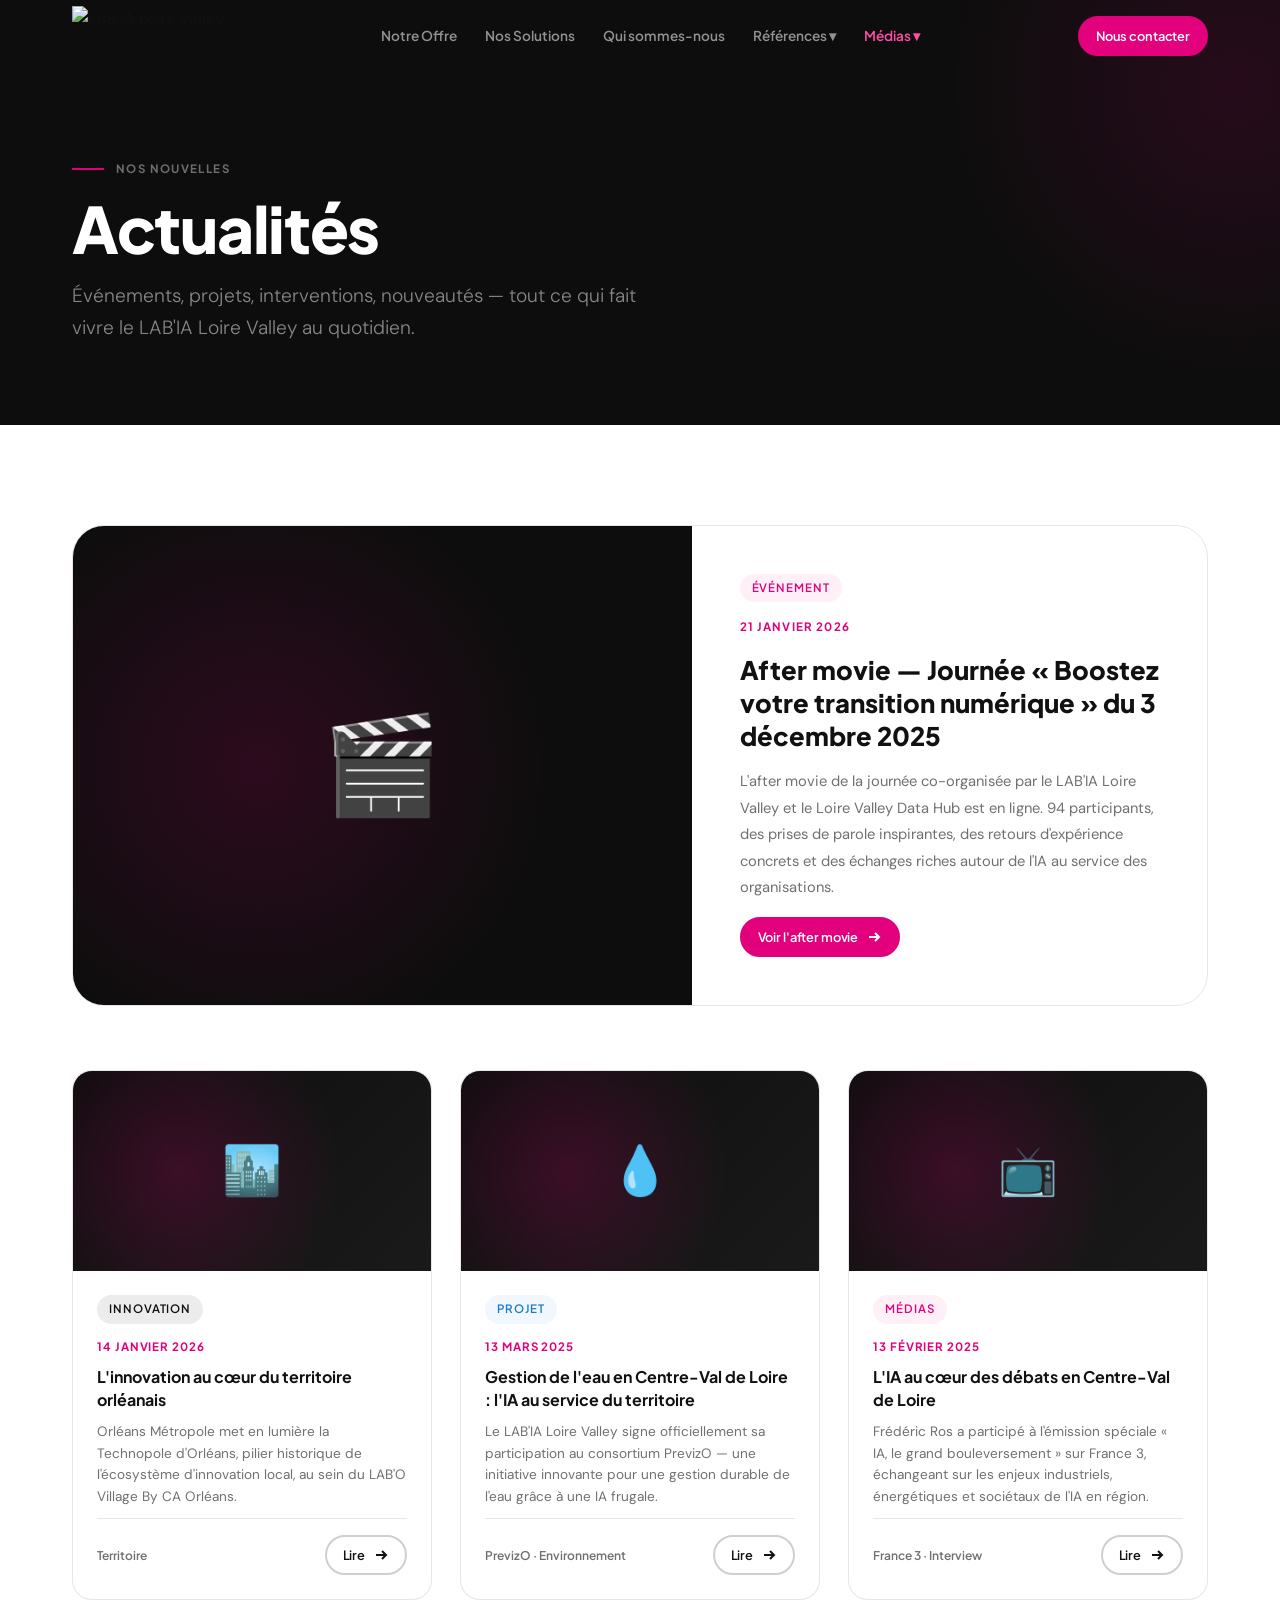
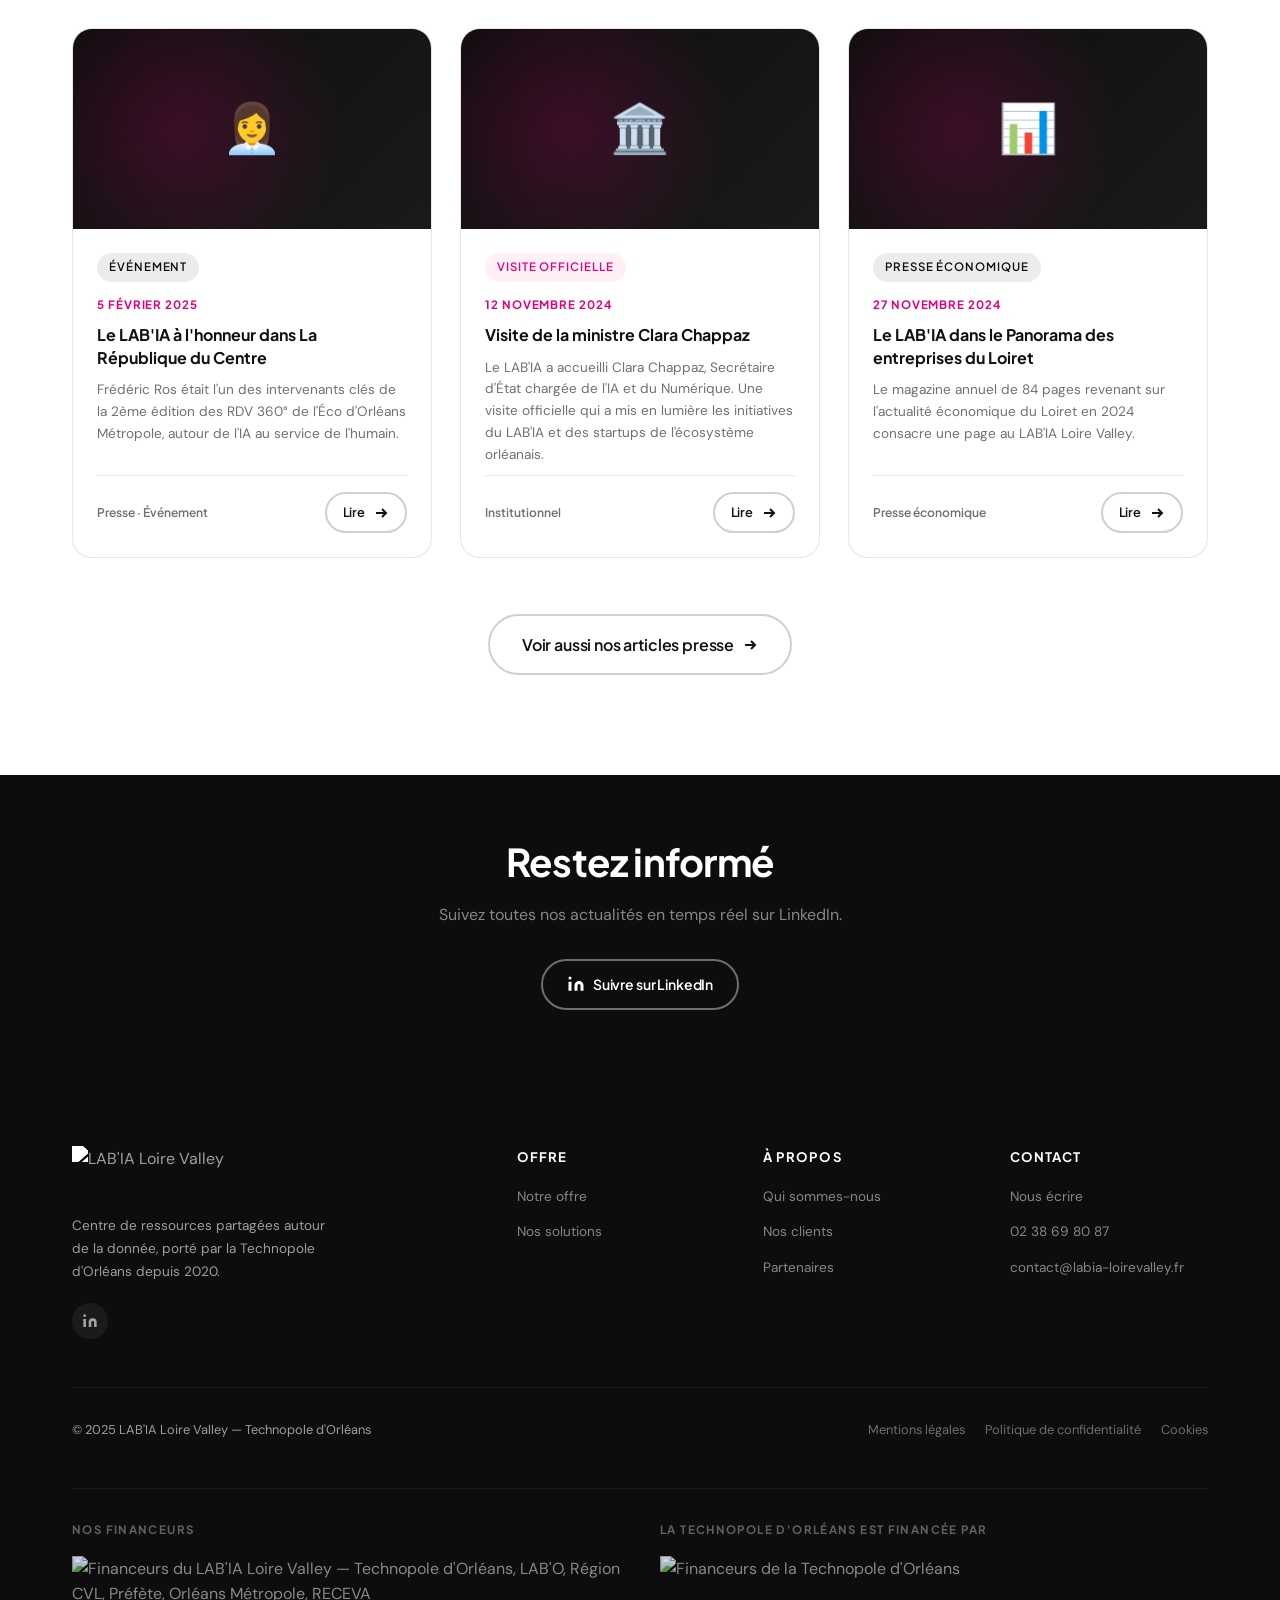
==== actualites.html @ ba71a391 "Initial commit — site vitrine LAB'IA Loire Valley" ====
<!DOCTYPE html>
<html lang="fr">
<head>
  <meta charset="UTF-8" />
  <meta name="viewport" content="width=device-width, initial-scale=1.0" />
  <title>Actualités — LAB'IA Loire Valley</title>
  <link rel="stylesheet" href="assets/css/style.css" />
  <style>
    .actu-card {
      display: flex;
      flex-direction: column;
      border: 1px solid var(--border);
      border-radius: var(--radius-lg);
      overflow: hidden;
      transition: all .3s var(--ease-out);
      background: white;
    }
    .actu-card:hover { box-shadow: var(--shadow-lg); border-color: transparent; transform: translateY(-6px); }
    .actu-card__img {
      height: 200px;
      background: linear-gradient(135deg, var(--dark) 0%, var(--dark-2) 100%);
      display: flex; align-items: center; justify-content: center;
      font-size: 3rem;
      position: relative;
      overflow: hidden;
      flex-shrink: 0;
    }
    .actu-card__img::after {
      content: '';
      position: absolute;
      inset: 0;
      background: radial-gradient(circle at 30% 50%, rgba(226,0,125,.2) 0%, transparent 60%);
    }
    .actu-card__body { padding: 24px; display: flex; flex-direction: column; gap: 10px; flex: 1; }
    .actu-card__date { font-family: var(--font-display); font-size: .72rem; font-weight: 700; color: var(--magenta); text-transform: uppercase; letter-spacing: .08em; }
    .actu-card__title { font-family: var(--font-display); font-size: 1rem; font-weight: 700; line-height: 1.4; color: var(--ink); }
    .actu-card__excerpt { font-size: .85rem; color: var(--ink-60); line-height: 1.6; flex: 1; }
    .actu-card__footer { display: flex; align-items: center; justify-content: space-between; margin-top: auto; padding-top: 16px; border-top: 1px solid var(--border); }
    .actu-card__cat { font-size: .75rem; font-family: var(--font-display); font-weight: 600; color: var(--ink-60); }

    .actu-featured {
      display: grid;
      grid-template-columns: 1.2fr 1fr;
      gap: 0;
      border: 1px solid var(--border);
      border-radius: var(--radius-xl);
      overflow: hidden;
      margin-bottom: 64px;
      transition: all .3s var(--ease-out);
    }
    .actu-featured:hover { box-shadow: var(--shadow-lg); border-color: transparent; }
    .actu-featured__img {
      background: var(--dark);
      display: flex; align-items: center; justify-content: center;
      font-size: 6rem;
      min-height: 360px;
      position: relative;
    }
    .actu-featured__img::before {
      content: '';
      position: absolute; inset: 0;
      background: radial-gradient(circle at 30% 50%, rgba(226,0,125,.15) 0%, transparent 60%);
    }
    .actu-featured__body { padding: 48px; display: flex; flex-direction: column; gap: 16px; }
    .actu-featured__date { font-family: var(--font-display); font-size: .72rem; font-weight: 700; color: var(--magenta); text-transform: uppercase; letter-spacing: .1em; }
    .actu-featured__title { font-family: var(--font-display); font-size: 1.6rem; font-weight: 800; line-height: 1.3; color: var(--ink); }
    .actu-featured__excerpt { font-size: .92rem; color: var(--ink-60); line-height: 1.8; }
    @media (max-width:768px) { .actu-featured { grid-template-columns: 1fr; } .actu-featured__img { min-height: 200px; } .actu-featured__body { padding: 28px; } }
  </style>
</head>
<body>

<nav class="nav nav--dark-page">
  <div class="container">
    <div class="nav__inner">
      <a href="index.html" class="nav__logo"><img src="https://static.wixstatic.com/media/667cf1_bff20db22a4c4da8bc1b4cbe992b6280~mv2.png" alt="LAB'IA Loire Valley" /></a>
      <ul class="nav__links">
        <li><a href="notre-offre.html" class="nav__link">Notre Offre</a></li>
        <li><a href="nos-solutions.html" class="nav__link">Nos Solutions</a></li>
        <li><a href="qui-sommes-nous.html" class="nav__link">Qui sommes-nous</a></li>
        <li class="nav__dropdown"><a href="#" class="nav__link">Références ▾</a><div class="nav__dropdown-menu"><a href="ils-nous-font-confiance.html">Ils nous font confiance</a><a href="partenariat.html">Partenaires</a></div></li>
        <li class="nav__dropdown"><a href="#" class="nav__link active">Médias ▾</a><div class="nav__dropdown-menu"><a href="actualites.html">Actualités</a><a href="presse.html">Presse</a></div></li>
      </ul>
      <div class="nav__actions"><a href="contact.html" class="btn btn-primary btn-sm">Nous contacter</a></div>
      <button class="nav__burger"><span></span><span></span><span></span></button>
    </div>
  </div>
</nav>
<div class="nav__mobile">
  <button class="nav__mobile-close">✕</button>
  <a href="index.html">Accueil</a><a href="notre-offre.html">Notre Offre</a><a href="nos-solutions.html">Nos Solutions</a><a href="qui-sommes-nous.html">Qui sommes-nous</a><a href="ils-nous-font-confiance.html">Ils nous font confiance</a><a href="partenariat.html">Partenaires</a><a href="actualites.html" class="active">Actualités</a><a href="presse.html">Presse</a><a href="contact.html">Contact</a>
</div>

<div class="page-hero">
  <div class="container">
    <div class="page-hero__inner">
      <div class="section-label" style="margin-bottom:16px;"><span style="color:rgba(255,255,255,.4);">Nos nouvelles</span></div>
      <h1 class="t-display page-hero__title">Actualités</h1>
      <p class="page-hero__lead t-lead">Événements, projets, interventions, nouveautés — tout ce qui fait vivre le LAB'IA Loire Valley au quotidien.</p>
    </div>
  </div>
</div>

<section>
  <div class="container">

    <!-- Article à la une -->
    <div class="actu-featured reveal">
      <div class="actu-featured__img"><span style="position:relative;z-index:1;">🎬</span></div>
      <div class="actu-featured__body">
        <span class="badge badge-magenta" style="align-self:flex-start;">Événement</span>
        <div class="actu-featured__date">21 Janvier 2026</div>
        <h2 class="actu-featured__title">After movie — Journée « Boostez votre transition numérique » du 3 décembre 2025</h2>
        <p class="actu-featured__excerpt">L'after movie de la journée co-organisée par le LAB'IA Loire Valley et le Loire Valley Data Hub est en ligne. 94 participants, des prises de parole inspirantes, des retours d'expérience concrets et des échanges riches autour de l'IA au service des organisations.</p>
        <div style="margin-top:auto;">
          <a href="#" class="btn btn-primary btn-sm">Voir l'after movie<svg viewBox="0 0 16 16" fill="none" stroke="currentColor" stroke-width="2"><path d="M3 8h10M9 4l4 4-4 4"/></svg></a>
        </div>
      </div>
    </div>

    <!-- Grille articles -->
    <div class="grid-3">
      <div class="actu-card reveal">
        <div class="actu-card__img"><span style="position:relative;z-index:1;">🏙️</span></div>
        <div class="actu-card__body">
          <span class="badge badge-dark" style="align-self:flex-start;margin-bottom:4px;">Innovation</span>
          <div class="actu-card__date">14 Janvier 2026</div>
          <div class="actu-card__title">L'innovation au cœur du territoire orléanais</div>
          <p class="actu-card__excerpt">Orléans Métropole met en lumière la Technopole d'Orléans, pilier historique de l'écosystème d'innovation local, au sein du LAB'O Village By CA Orléans.</p>
          <div class="actu-card__footer">
            <span class="actu-card__cat">Territoire</span>
            <a href="#" class="btn btn-sm btn-outline">Lire<svg viewBox="0 0 16 16" fill="none" stroke="currentColor" stroke-width="2"><path d="M3 8h10M9 4l4 4-4 4"/></svg></a>
          </div>
        </div>
      </div>

      <div class="actu-card reveal reveal-delay-1">
        <div class="actu-card__img"><span style="position:relative;z-index:1;">💧</span></div>
        <div class="actu-card__body">
          <span class="badge badge-blue" style="align-self:flex-start;margin-bottom:4px;">Projet</span>
          <div class="actu-card__date">13 Mars 2025</div>
          <div class="actu-card__title">Gestion de l'eau en Centre-Val de Loire : l'IA au service du territoire</div>
          <p class="actu-card__excerpt">Le LAB'IA Loire Valley signe officiellement sa participation au consortium PrevizO — une initiative innovante pour une gestion durable de l'eau grâce à une IA frugale.</p>
          <div class="actu-card__footer">
            <span class="actu-card__cat">PrevizO · Environnement</span>
            <a href="#" class="btn btn-sm btn-outline">Lire<svg viewBox="0 0 16 16" fill="none" stroke="currentColor" stroke-width="2"><path d="M3 8h10M9 4l4 4-4 4"/></svg></a>
          </div>
        </div>
      </div>

      <div class="actu-card reveal reveal-delay-2">
        <div class="actu-card__img"><span style="position:relative;z-index:1;">📺</span></div>
        <div class="actu-card__body">
          <span class="badge badge-magenta" style="align-self:flex-start;margin-bottom:4px;">Médias</span>
          <div class="actu-card__date">13 Février 2025</div>
          <div class="actu-card__title">L'IA au cœur des débats en Centre-Val de Loire</div>
          <p class="actu-card__excerpt">Frédéric Ros a participé à l'émission spéciale « IA, le grand bouleversement » sur France 3, échangeant sur les enjeux industriels, énergétiques et sociétaux de l'IA en région.</p>
          <div class="actu-card__footer">
            <span class="actu-card__cat">France 3 · Interview</span>
            <a href="#" class="btn btn-sm btn-outline">Lire<svg viewBox="0 0 16 16" fill="none" stroke="currentColor" stroke-width="2"><path d="M3 8h10M9 4l4 4-4 4"/></svg></a>
          </div>
        </div>
      </div>

      <div class="actu-card reveal">
        <div class="actu-card__img"><span style="position:relative;z-index:1;">👩‍💼</span></div>
        <div class="actu-card__body">
          <span class="badge badge-dark" style="align-self:flex-start;margin-bottom:4px;">Événement</span>
          <div class="actu-card__date">5 Février 2025</div>
          <div class="actu-card__title">Le LAB'IA à l'honneur dans La République du Centre</div>
          <p class="actu-card__excerpt">Frédéric Ros était l'un des intervenants clés de la 2ème édition des RDV 360° de l'Éco d'Orléans Métropole, autour de l'IA au service de l'humain.</p>
          <div class="actu-card__footer">
            <span class="actu-card__cat">Presse · Événement</span>
            <a href="#" class="btn btn-sm btn-outline">Lire<svg viewBox="0 0 16 16" fill="none" stroke="currentColor" stroke-width="2"><path d="M3 8h10M9 4l4 4-4 4"/></svg></a>
          </div>
        </div>
      </div>

      <div class="actu-card reveal reveal-delay-1">
        <div class="actu-card__img"><span style="position:relative;z-index:1;">🏛️</span></div>
        <div class="actu-card__body">
          <span class="badge badge-magenta" style="align-self:flex-start;margin-bottom:4px;">Visite officielle</span>
          <div class="actu-card__date">12 Novembre 2024</div>
          <div class="actu-card__title">Visite de la ministre Clara Chappaz</div>
          <p class="actu-card__excerpt">Le LAB'IA a accueilli Clara Chappaz, Secrétaire d'État chargée de l'IA et du Numérique. Une visite officielle qui a mis en lumière les initiatives du LAB'IA et des startups de l'écosystème orléanais.</p>
          <div class="actu-card__footer">
            <span class="actu-card__cat">Institutionnel</span>
            <a href="#" class="btn btn-sm btn-outline">Lire<svg viewBox="0 0 16 16" fill="none" stroke="currentColor" stroke-width="2"><path d="M3 8h10M9 4l4 4-4 4"/></svg></a>
          </div>
        </div>
      </div>

      <div class="actu-card reveal reveal-delay-2">
        <div class="actu-card__img"><span style="position:relative;z-index:1;">📊</span></div>
        <div class="actu-card__body">
          <span class="badge badge-dark" style="align-self:flex-start;margin-bottom:4px;">Presse économique</span>
          <div class="actu-card__date">27 Novembre 2024</div>
          <div class="actu-card__title">Le LAB'IA dans le Panorama des entreprises du Loiret</div>
          <p class="actu-card__excerpt">Le magazine annuel de 84 pages revenant sur l'actualité économique du Loiret en 2024 consacre une page au LAB'IA Loire Valley.</p>
          <div class="actu-card__footer">
            <span class="actu-card__cat">Presse économique</span>
            <a href="#" class="btn btn-sm btn-outline">Lire<svg viewBox="0 0 16 16" fill="none" stroke="currentColor" stroke-width="2"><path d="M3 8h10M9 4l4 4-4 4"/></svg></a>
          </div>
        </div>
      </div>
    </div>

    <!-- Voir plus -->
    <div style="text-align:center; margin-top:56px;" class="reveal">
      <a href="presse.html" class="btn btn-outline btn-lg">
        Voir aussi nos articles presse
        <svg viewBox="0 0 16 16" fill="none" stroke="currentColor" stroke-width="2"><path d="M3 8h10M9 4l4 4-4 4"/></svg>
      </a>
    </div>
  </div>
</section>

<!-- Newsletter / LinkedIn -->
<section class="ctx-dark s-sm">
  <div class="container" style="text-align:center;">
    <h2 class="t-h2 reveal mb-16" style="color:white;">Restez informé</h2>
    <p class="reveal reveal-delay-1" style="color:rgba(255,255,255,.5); margin-bottom:32px;">Suivez toutes nos actualités en temps réel sur LinkedIn.</p>
    <a href="https://www.linkedin.com/company/lab-ia-loire-valley" target="_blank" rel="noopener" class="btn btn-outline-white reveal reveal-delay-2">
      <svg viewBox="0 0 24 24" fill="currentColor" style="width:18px;height:18px;"><path d="M16 8a6 6 0 016 6v7h-4v-7a2 2 0 00-2-2 2 2 0 00-2 2v7h-4v-7a6 6 0 016-6zM2 9h4v12H2z"/><circle cx="4" cy="4" r="2"/></svg>
      Suivre sur LinkedIn
    </a>
  </div>
</section>

<footer class="footer">
  <div class="container">
    <div class="footer__grid">
      <div class="footer__brand"><div class="footer__logo"><img src="https://static.wixstatic.com/media/667cf1_bff20db22a4c4da8bc1b4cbe992b6280~mv2.png" alt="LAB'IA Loire Valley" /></div><p class="footer__desc">Centre de ressources partagées autour de la donnée, porté par la Technopole d'Orléans depuis 2020.</p><div class="footer__social"><a href="https://www.linkedin.com/company/lab-ia-loire-valley" target="_blank" rel="noopener" aria-label="LinkedIn"><svg viewBox="0 0 24 24" fill="currentColor"><path d="M16 8a6 6 0 016 6v7h-4v-7a2 2 0 00-2-2 2 2 0 00-2 2v7h-4v-7a6 6 0 016-6zM2 9h4v12H2z"/><circle cx="4" cy="4" r="2"/></svg></a></div></div>
      <div><div class="footer__col-title">Offre</div><ul class="footer__links"><li><a href="notre-offre.html">Notre offre</a></li><li><a href="nos-solutions.html">Nos solutions</a></li></ul></div>
      <div><div class="footer__col-title">À propos</div><ul class="footer__links"><li><a href="qui-sommes-nous.html">Qui sommes-nous</a></li><li><a href="ils-nous-font-confiance.html">Nos clients</a></li><li><a href="partenariat.html">Partenaires</a></li></ul></div>
      <div><div class="footer__col-title">Contact</div><ul class="footer__links"><li><a href="contact.html">Nous écrire</a></li><li><a href="tel:0238698087">02 38 69 80 87</a></li><li><a href="mailto:contact@labia-loirevalley.fr">contact@labia-loirevalley.fr</a></li></ul></div>
    </div>
    <div class="footer__bottom"><span class="footer__bottom-text">© 2025 LAB'IA Loire Valley — Technopole d'Orléans</span><div class="footer__bottom-links"><a href="#">Mentions légales</a><a href="#">Politique de confidentialité</a><a href="#">Cookies</a></div></div>
    <div class="footer__financeurs">
      <div class="footer__financeurs-row">
        <div class="footer__financeurs-col">
          <div class="footer__financeurs-label">Nos financeurs</div>
          <img src="https://static.wixstatic.com/media/667cf1_2e4b6c62a12a4dbe84d1455c9ec29cfb~mv2.png/v1/fill/w_820,h_117,al_c,q_90,enc_auto/667cf1_2e4b6c62a12a4dbe84d1455c9ec29cfb~mv2.png" alt="Financeurs du LAB'IA Loire Valley — Technopole d'Orléans, LAB'O, Région CVL, Préfète, Orléans Métropole, RECEVA" />
        </div>
        <div class="footer__financeurs-col">
          <div class="footer__financeurs-label">La Technopole d'Orléans est financée par</div>
          <img src="https://static.wixstatic.com/media/667cf1_2d88a638c2664411bd62dc7111cf8ab1~mv2.png/v1/fill/w_820,h_108,al_c,q_90,enc_auto/667cf1_2d88a638c2664411bd62dc7111cf8ab1~mv2.png" alt="Financeurs de la Technopole d'Orléans" />
        </div>
      </div>
    </div>
  </div>
</footer>
<script src="assets/js/main.js"></script>
</body>
</html>
---- assets/css/style.css ----
/* ============================================================
   LAB'IA LOIRE VALLEY — Design System
   Aesthetic: Signal — Editorial · Tech · Confident
   Fonts: Plus Jakarta Sans (display) + DM Sans (body)
   ============================================================ */

@import url('https://fonts.googleapis.com/css2?family=Plus+Jakarta+Sans:ital,wght@0,300;0,400;0,500;0,600;0,700;0,800;1,300&family=DM+Sans:ital,opsz,wght@0,9..40,300;0,9..40,400;0,9..40,500;1,9..40,300&display=swap');

/* ── Variables ─────────────────────────────────────────────── */
:root {
  --magenta:       #E2007D;
  --magenta-dark:  #B8005E;
  --magenta-light: #FF4DA6;
  --magenta-faint: #FFF0F7;
  --blue:          #4FB0FF;
  --blue-faint:    #F0F7FF;
  --dark:          #0D0D0D;
  --dark-2:        #1A1A1A;
  --dark-3:        #2A2A2A;
  --ink:           #111111;
  --ink-60:        rgba(17,17,17,.60);
  --ink-30:        rgba(17,17,17,.30);
  --ink-10:        rgba(17,17,17,.08);
  --white:         #FFFFFF;
  --offwhite:      #FAFAFA;
  --border:        rgba(17,17,17,.10);
  --border-strong: rgba(17,17,17,.20);

  --font-display: 'Plus Jakarta Sans', sans-serif;
  --font-body:    'DM Sans', sans-serif;

  --radius-sm:  6px;
  --radius-md:  12px;
  --radius-lg:  20px;
  --radius-xl:  32px;
  --radius-pill: 999px;

  --shadow-sm:  0 1px 4px rgba(0,0,0,.06), 0 2px 8px rgba(0,0,0,.04);
  --shadow-md:  0 4px 16px rgba(0,0,0,.08), 0 2px 6px rgba(0,0,0,.04);
  --shadow-lg:  0 12px 40px rgba(0,0,0,.12), 0 4px 12px rgba(0,0,0,.06);
  --shadow-magenta: 0 8px 32px rgba(226,0,125,.25);

  --ease-out:   cubic-bezier(.16,1,.3,1);
  --ease-spring: cubic-bezier(.34,1.56,.64,1);
}

/* ── Reset ──────────────────────────────────────────────────── */
*, *::before, *::after { box-sizing: border-box; margin: 0; padding: 0; }
html { scroll-behavior: smooth; font-size: 16px; -webkit-font-smoothing: antialiased; }
body {
  font-family: var(--font-body);
  color: var(--ink);
  background: var(--white);
  line-height: 1.6;
  overflow-x: hidden;
}
img { max-width: 100%; display: block; }
a { color: inherit; text-decoration: none; }
ul { list-style: none; }
button { cursor: pointer; font-family: inherit; }

/* ── Typography Scale ────────────────────────────────────────── */
.t-display {
  font-family: var(--font-display);
  font-size: clamp(2.4rem, 5vw, 4.5rem);
  font-weight: 800;
  line-height: 1.08;
  letter-spacing: -0.02em;
}
.t-h1 {
  font-family: var(--font-display);
  font-size: clamp(2rem, 4vw, 3.5rem);
  font-weight: 700;
  line-height: 1.1;
  letter-spacing: -0.025em;
}
.t-h2 {
  font-family: var(--font-display);
  font-size: clamp(1.6rem, 3vw, 2.6rem);
  font-weight: 700;
  line-height: 1.2;
  letter-spacing: -0.02em;
}
.t-h3 {
  font-family: var(--font-display);
  font-size: clamp(1.15rem, 2vw, 1.5rem);
  font-weight: 600;
  line-height: 1.3;
  letter-spacing: -0.01em;
}
.t-h4 {
  font-family: var(--font-display);
  font-size: 1.1rem;
  font-weight: 600;
  line-height: 1.4;
}
.t-lead {
  font-size: clamp(1rem, 1.5vw, 1.2rem);
  font-weight: 300;
  line-height: 1.7;
  color: var(--ink-60);
}
.t-body { font-size: 0.95rem; line-height: 1.7; }
.t-small { font-size: 0.82rem; line-height: 1.5; }
.t-label {
  font-family: var(--font-display);
  font-size: 0.72rem;
  font-weight: 600;
  letter-spacing: 0.12em;
  text-transform: uppercase;
}

/* ── Layout ─────────────────────────────────────────────────── */
.container {
  width: 100%;
  max-width: 1200px;
  margin: 0 auto;
  padding: 0 32px;
}
.container--wide  { max-width: 1440px; }
.container--narrow { max-width: 780px; }

.grid-2 { display: grid; grid-template-columns: repeat(2, 1fr); gap: 32px; }
.grid-3 { display: grid; grid-template-columns: repeat(3, 1fr); gap: 28px; }
.grid-4 { display: grid; grid-template-columns: repeat(4, 1fr); gap: 24px; }

section { padding: 100px 0; }
section.s-sm { padding: 64px 0; }
section.s-lg { padding: 140px 0; }

/* ── Color Contexts ──────────────────────────────────────────── */
.ctx-dark {
  background: var(--dark);
  color: var(--white);
}
.ctx-dark .t-lead { color: rgba(255,255,255,.55); }
.ctx-dark .t-label { color: rgba(255,255,255,.40); }

.ctx-magenta {
  background: var(--magenta);
  color: var(--white);
}
.ctx-magenta .t-lead { color: rgba(255,255,255,.75); }

.ctx-offwhite { background: var(--offwhite); }

/* ── Navigation ─────────────────────────────────────────────── */
.nav {
  position: fixed;
  top: 0; left: 0; right: 0;
  z-index: 1000;
  transition: background .3s var(--ease-out), box-shadow .3s var(--ease-out);
}
.nav.nav--scrolled {
  background: rgba(255,255,255,.95);
  backdrop-filter: blur(16px);
  -webkit-backdrop-filter: blur(16px);
  box-shadow: 0 1px 0 var(--border), 0 4px 24px rgba(0,0,0,.06);
}
.nav.nav--dark-page {
  background: transparent;
}
.nav.nav--dark-page.nav--scrolled {
  background: rgba(255,255,255,.95);
}
.nav__inner {
  display: flex;
  align-items: center;
  height: 72px;
  gap: 40px;
}
.nav__logo {
  flex-shrink: 0;
  display: flex;
  align-items: center;
  gap: 12px;
}
.nav__logo img {
  height: 60px;
  width: auto;
  max-width: 200px;
}
.nav__logo-text {
  font-family: var(--font-display);
  font-weight: 800;
  font-size: 1.05rem;
  letter-spacing: -0.02em;
  line-height: 1.1;
  color: var(--ink);
  transition: color .3s;
}
.nav__logo-text span { color: var(--magenta); }
.nav.nav--dark-page:not(.nav--scrolled) .nav__logo-text { color: var(--white); }
.nav.nav--dark-page:not(.nav--scrolled) .nav__logo-text span { color: var(--magenta-light); }
.nav__links {
  display: flex;
  align-items: center;
  gap: 4px;
  margin: auto;
}
.nav__link {
  font-family: var(--font-display);
  font-size: 0.85rem;
  font-weight: 600;
  color: var(--ink-60);
  padding: 6px 12px;
  border-radius: var(--radius-sm);
  transition: color .2s, background .2s;
  white-space: nowrap;
  position: relative;
}
.nav__link:hover { color: var(--ink); background: var(--ink-10); }
.nav__link.active { color: var(--magenta); }
.nav.nav--dark-page:not(.nav--scrolled) .nav__link { color: rgba(255,255,255,.55); }
.nav.nav--dark-page:not(.nav--scrolled) .nav__link:hover { color: var(--white); background: rgba(255,255,255,.08); }
.nav.nav--dark-page:not(.nav--scrolled) .nav__link.active { color: var(--magenta-light); }

/* Dropdown */
.nav__dropdown { position: relative; }
.nav__dropdown-menu {
  display: none;
  position: absolute;
  top: calc(100% + 8px);
  left: 50%;
  transform: translateX(-50%);
  background: var(--white);
  border: 1px solid var(--border);
  border-radius: var(--radius-md);
  box-shadow: var(--shadow-lg);
  padding: 8px;
  min-width: 200px;
  z-index: 10;
}
/* dropdown controlled by JS for delay */
.nav__dropdown-menu a {
  display: block;
  font-family: var(--font-display);
  font-size: 0.85rem;
  font-weight: 500;
  color: var(--ink);
  padding: 8px 12px;
  border-radius: var(--radius-sm);
  transition: background .15s, color .15s;
}
.nav__dropdown-menu a:hover { background: var(--ink-10); color: var(--magenta); }
.nav__actions { display: flex; align-items: center; gap: 12px; flex-shrink: 0; }

/* Hamburger */
.nav__burger {
  display: none;
  flex-direction: column;
  gap: 5px;
  padding: 8px;
  background: none;
  border: none;
  cursor: pointer;
}
.nav__burger span {
  display: block;
  width: 22px;
  height: 2px;
  background: var(--ink);
  border-radius: 2px;
  transition: transform .3s, opacity .3s;
}
.nav.nav--dark-page:not(.nav--scrolled) .nav__burger span { background: var(--white); }
.nav__mobile {
  display: none;
  position: fixed;
  inset: 0;
  background: var(--white);
  z-index: 999;
  padding: 100px 32px 40px;
  flex-direction: column;
  gap: 8px;
  overflow-y: auto;
}
.nav__mobile.open { display: flex; }
.nav__mobile a {
  font-family: var(--font-display);
  font-size: 1.3rem;
  font-weight: 700;
  color: var(--ink);
  padding: 12px 0;
  border-bottom: 1px solid var(--border);
  transition: color .2s;
}
.nav__mobile a:hover, .nav__mobile a.active { color: var(--magenta); }
.nav__mobile-close {
  position: fixed;
  top: 20px;
  right: 24px;
  background: none;
  border: none;
  font-size: 1.5rem;
  cursor: pointer;
  padding: 8px;
  color: var(--ink);
}

/* ── Buttons ─────────────────────────────────────────────────── */
.btn {
  display: inline-flex;
  align-items: center;
  gap: 8px;
  padding: 12px 24px;
  border-radius: var(--radius-pill);
  font-family: var(--font-display);
  font-size: 0.875rem;
  font-weight: 600;
  letter-spacing: -0.01em;
  transition: all .25s var(--ease-out);
  border: 2px solid transparent;
  cursor: pointer;
  white-space: nowrap;
}
.btn-primary {
  background: var(--magenta);
  color: var(--white);
  border-color: var(--magenta);
}
.btn-primary:hover {
  background: var(--magenta-dark);
  border-color: var(--magenta-dark);
  transform: translateY(-2px);
  box-shadow: var(--shadow-magenta);
}
.btn-outline {
  background: transparent;
  color: var(--ink);
  border-color: var(--border-strong);
}
.btn-outline:hover {
  background: var(--ink);
  color: var(--white);
  border-color: var(--ink);
  transform: translateY(-2px);
}
.btn-outline-white {
  background: transparent;
  color: var(--white);
  border-color: rgba(255,255,255,.4);
}
.btn-outline-white:hover {
  background: var(--white);
  color: var(--ink);
  border-color: var(--white);
  transform: translateY(-2px);
}
.btn-white {
  background: var(--white);
  color: var(--magenta);
  border-color: var(--white);
}
.btn-white:hover {
  background: var(--offwhite);
  transform: translateY(-2px);
}
.btn-lg { padding: 16px 32px; font-size: 1rem; }
.btn-sm { padding: 8px 16px; font-size: 0.8rem; }

.btn svg { width: 16px; height: 16px; flex-shrink: 0; transition: transform .25s; }
.btn:hover svg { transform: translateX(3px); }

/* ── Badge / Tag ─────────────────────────────────────────────── */
.badge {
  display: inline-flex;
  align-items: center;
  gap: 6px;
  padding: 5px 12px;
  border-radius: var(--radius-pill);
  font-family: var(--font-display);
  font-size: 0.72rem;
  font-weight: 600;
  letter-spacing: 0.08em;
  text-transform: uppercase;
}
.badge-magenta { background: var(--magenta-faint); color: var(--magenta); }
.badge-blue { background: var(--blue-faint); color: #1a7acc; }
.badge-dark { background: var(--ink-10); color: var(--ink); }
.badge-white { background: rgba(255,255,255,.15); color: var(--white); }
.badge-dot::before {
  content: '';
  width: 6px; height: 6px;
  border-radius: 50%;
  background: currentColor;
  flex-shrink: 0;
}

/* ── Section Label ───────────────────────────────────────────── */
.section-label {
  display: flex;
  align-items: center;
  gap: 12px;
  margin-bottom: 20px;
}
.section-label::before {
  content: '';
  width: 32px;
  height: 2px;
  background: var(--magenta);
  flex-shrink: 0;
}
.section-label span {
  font-family: var(--font-display);
  font-size: 0.72rem;
  font-weight: 700;
  letter-spacing: 0.12em;
  text-transform: uppercase;
  color: var(--magenta);
}

/* ── Cards ───────────────────────────────────────────────────── */
.card {
  background: var(--white);
  border: 1px solid var(--border);
  border-radius: var(--radius-lg);
  padding: 32px;
  transition: transform .3s var(--ease-out), box-shadow .3s var(--ease-out), border-color .3s;
}
.card:hover {
  transform: translateY(-6px);
  box-shadow: var(--shadow-lg);
  border-color: transparent;
}
.card--service {
  display: flex;
  flex-direction: column;
  gap: 16px;
  position: relative;
  overflow: hidden;
}
.card--service::after {
  content: '';
  position: absolute;
  bottom: 0; left: 0; right: 0;
  height: 3px;
  background: var(--magenta);
  transform: scaleX(0);
  transform-origin: left;
  transition: transform .4s var(--ease-out);
}
.card--service:hover::after { transform: scaleX(1); }

.card-icon {
  width: 52px;
  height: 52px;
  border-radius: var(--radius-md);
  background: var(--magenta-faint);
  display: flex;
  align-items: center;
  justify-content: center;
  flex-shrink: 0;
}
.card-icon svg { width: 24px; height: 24px; color: var(--magenta); }
.card-icon.blue { background: var(--blue-faint); }
.card-icon.blue svg { color: #1a7acc; }

.card--solution {
  display: flex;
  flex-direction: column;
  gap: 20px;
  background: var(--white);
}
.card--solution .card-img {
  height: 200px;
  border-radius: var(--radius-md);
  overflow: hidden;
  background: linear-gradient(135deg, var(--dark-2) 0%, var(--dark-3) 100%);
  display: flex;
  align-items: center;
  justify-content: center;
  position: relative;
}
.card--solution .card-img-inner {
  width: 100%;
  height: 100%;
  display: flex;
  align-items: center;
  justify-content: center;
}
.card--solution .card-tags {
  display: flex;
  flex-wrap: wrap;
  gap: 8px;
}

/* Dark card */
.card--dark {
  background: var(--dark-2);
  border-color: rgba(255,255,255,.06);
  color: var(--white);
}
.card--dark:hover {
  border-color: rgba(255,255,255,.12);
  box-shadow: 0 12px 40px rgba(0,0,0,.5);
}

/* Testimonial card */
.card--testimonial {
  background: var(--white);
  border: 1px solid var(--border);
  border-radius: var(--radius-lg);
  padding: 32px;
  position: relative;
}
.card--testimonial::before {
  content: '\201C';
  position: absolute;
  top: 20px;
  right: 24px;
  font-family: var(--font-display);
  font-size: 5rem;
  line-height: 1;
  color: var(--magenta);
  opacity: 0.15;
  pointer-events: none;
}
.card--testimonial-quote {
  font-size: 0.95rem;
  line-height: 1.8;
  color: var(--ink-60);
  margin-bottom: 24px;
  font-style: italic;
}
.card--testimonial-author {
  display: flex;
  align-items: center;
  gap: 12px;
}
.card--testimonial-avatar {
  width: 40px;
  height: 40px;
  border-radius: 50%;
  background: var(--magenta-faint);
  display: flex;
  align-items: center;
  justify-content: center;
  font-family: var(--font-display);
  font-weight: 700;
  font-size: 0.9rem;
  color: var(--magenta);
  flex-shrink: 0;
  overflow: hidden;
}
.card--testimonial-avatar img { width: 100%; height: 100%; object-fit: cover; }
.card--testimonial-name {
  font-family: var(--font-display);
  font-size: 0.9rem;
  font-weight: 600;
  color: var(--ink);
}
.card--testimonial-role {
  font-size: 0.78rem;
  color: var(--ink-60);
}

/* Team card */
.card--team {
  text-align: center;
  padding: 28px 24px;
}
.card--team-photo {
  width: 88px;
  height: 88px;
  border-radius: 50%;
  margin: 0 auto 16px;
  background: var(--magenta-faint);
  display: flex;
  align-items: center;
  justify-content: center;
  font-family: var(--font-display);
  font-weight: 700;
  font-size: 1.4rem;
  color: var(--magenta);
  overflow: hidden;
  border: 3px solid transparent;
  transition: border-color .3s;
}
.card--team-photo img { width: 100%; height: 100%; object-fit: cover; }
.card--team:hover .card--team-photo { border-color: var(--magenta); }
.card--team-role {
  font-size: 0.78rem;
  font-weight: 600;
  color: var(--magenta);
  text-transform: uppercase;
  letter-spacing: 0.08em;
  margin-bottom: 4px;
}
.card--team-name {
  font-family: var(--font-display);
  font-size: 1rem;
  font-weight: 700;
  color: var(--ink);
  margin-bottom: 10px;
}
.card--team-bio {
  font-size: 0.82rem;
  line-height: 1.6;
  color: var(--ink-60);
}

/* ── Stats ───────────────────────────────────────────────────── */
.stats-strip {
  display: grid;
  grid-template-columns: repeat(4, 1fr);
  gap: 0;
}
.stat-item {
  padding: 48px 32px;
  text-align: center;
  border-right: 1px solid var(--border);
}
.stat-item:last-child { border-right: none; }
.stat-number {
  font-family: var(--font-display);
  font-size: clamp(2.5rem, 5vw, 4rem);
  font-weight: 800;
  color: var(--magenta);
  line-height: 1;
  margin-bottom: 8px;
  letter-spacing: -0.04em;
}
.stat-label {
  font-size: 0.88rem;
  color: var(--ink-60);
  line-height: 1.4;
}

/* Dark stats */
.ctx-dark .stat-item { border-color: rgba(255,255,255,.08); }
.ctx-dark .stat-number { color: var(--magenta-light); }
.ctx-dark .stat-label { color: rgba(255,255,255,.45); }

/* ── Timeline (6 étapes) ─────────────────────────────────────── */
.timeline {
  display: grid;
  grid-template-columns: repeat(3, 1fr);
  gap: 0;
  position: relative;
}
.timeline::before {
  content: '';
  position: absolute;
  top: 32px;
  left: calc(100% / 6);
  right: calc(100% / 6);
  height: 1px;
  background: var(--border);
  z-index: 0;
}
.timeline-item {
  display: flex;
  flex-direction: column;
  align-items: flex-start;
  padding: 0 24px 40px;
  position: relative;
  z-index: 1;
}
.timeline-step {
  width: 56px;
  height: 56px;
  border-radius: 50%;
  background: var(--white);
  border: 2px solid var(--border);
  display: flex;
  align-items: center;
  justify-content: center;
  font-family: var(--font-display);
  font-size: 1.1rem;
  font-weight: 800;
  color: var(--ink-30);
  margin-bottom: 24px;
  transition: all .3s var(--ease-out);
  flex-shrink: 0;
}
.timeline-item:hover .timeline-step {
  background: var(--magenta);
  border-color: var(--magenta);
  color: var(--white);
  box-shadow: var(--shadow-magenta);
}
.timeline-title {
  font-family: var(--font-display);
  font-size: 0.95rem;
  font-weight: 700;
  color: var(--ink);
  margin-bottom: 8px;
}
.timeline-text {
  font-size: 0.85rem;
  line-height: 1.6;
  color: var(--ink-60);
}

/* ── Logo Ticker ─────────────────────────────────────────────── */
.logo-ticker {
  overflow: hidden;
  padding: 8px 0;
  /* fade-out edges gauche/droite */
  mask-image: linear-gradient(to right, transparent 0%, black 12%, black 88%, transparent 100%);
  -webkit-mask-image: linear-gradient(to right, transparent 0%, black 12%, black 88%, transparent 100%);
}
.logo-track {
  display: flex;
  align-items: center;
  gap: 80px;
  width: max-content;
  animation: logoTicker 28s linear infinite;
}
.logo-ticker:hover .logo-track {
  animation-play-state: paused;
}
@keyframes logoTicker {
  from { transform: translateX(0); }
  to   { transform: translateX(-50%); }
}

.logo-item {
  height: 44px;
  flex-shrink: 0;
  display: flex;
  align-items: center;
  opacity: 0.6;
  filter: grayscale(1);
  transition: opacity .3s, filter .3s;
}
.logo-item:hover {
  opacity: 1;
  filter: grayscale(0);
}
.logo-item img {
  height: 100%;
  width: auto;
  max-width: 140px;
  object-fit: contain;
}

/* Dark context : invert pour rendre les logos blancs */
.ctx-dark .logo-item {
  filter: grayscale(1) invert(1) brightness(1.2);
}
.ctx-dark .logo-item:hover {
  filter: grayscale(0) invert(0) brightness(1);
  opacity: 1;
}

/* Accessibilité : respecter prefers-reduced-motion */
@media (prefers-reduced-motion: reduce) {
  .logo-track { animation: none; }
}

/* ── Hero ─────────────────────────────────────────────────────── */
.hero {
  position: relative;
  min-height: 100vh;
  display: flex;
  align-items: center;
  background: var(--dark);
  overflow: hidden;
  padding-top: 72px;
}
#hero-canvas {
  position: absolute;
  top: 0; left: 0;
  width: 100% !important;
  height: 100% !important;
  z-index: 0;
  opacity: 0.5;
  display: block;
}
.hero__inner {
  position: relative;
  z-index: 1;
  padding: 80px 0 80px;
  max-width: 900px;
}
.hero__eyebrow {
  display: flex;
  align-items: center;
  gap: 16px;
  margin-bottom: 36px;
}
.hero__title {
  margin-bottom: 28px;
  color: var(--white);
}
.hero__title em {
  color: var(--magenta-light);
  font-style: normal;
  position: relative;
}
.hero__lead {
  max-width: 580px;
  margin-bottom: 40px;
  color: rgba(255,255,255,.55);
  font-size: clamp(1rem, 1.5vw, 1.15rem);
  font-weight: 300;
  line-height: 1.8;
}
.hero__actions {
  display: flex;
  align-items: center;
  gap: 16px;
  flex-wrap: wrap;
}
.hero__scroll {
  position: absolute;
  bottom: 40px;
  left: 50%;
  transform: translateX(-50%);
  display: flex;
  flex-direction: column;
  align-items: center;
  gap: 8px;
  color: rgba(255,255,255,.3);
  z-index: 1;
  animation: scrollBounce 2s ease-in-out infinite;
}
.hero__scroll-line {
  width: 1px;
  height: 48px;
  background: linear-gradient(to bottom, transparent, rgba(255,255,255,.3));
}
.hero__scroll-text {
  font-size: 0.65rem;
  letter-spacing: 0.12em;
  text-transform: uppercase;
  font-family: var(--font-display);
  writing-mode: initial;
}
@keyframes scrollBounce {
  0%, 100% { transform: translateX(-50%) translateY(0); }
  50% { transform: translateX(-50%) translateY(8px); }
}

/* Floating badge */
.hero__badge {
  position: absolute;
  top: 40%;
  right: 5%;
  display: flex;
  flex-direction: column;
  align-items: center;
  gap: 12px;
  z-index: 1;
}
.hero__badge-circle {
  width: 120px;
  height: 120px;
  border-radius: 50%;
  border: 1px solid rgba(255,255,255,.1);
  display: flex;
  align-items: center;
  justify-content: center;
  text-align: center;
  padding: 16px;
  backdrop-filter: blur(8px);
  animation: floatBadge 4s ease-in-out infinite;
}
@keyframes floatBadge {
  0%, 100% { transform: translateY(0); }
  50% { transform: translateY(-12px); }
}
.hero__badge-img { width: 88px; height: 88px; object-fit: contain; }

/* ── Page Hero (inner pages) ─────────────────────────────────── */
.page-hero {
  padding: 160px 0 80px;
  background: var(--dark);
  position: relative;
  overflow: hidden;
}
.page-hero::before {
  content: '';
  position: absolute;
  top: -50%;
  right: -20%;
  width: 600px;
  height: 600px;
  border-radius: 50%;
  background: radial-gradient(circle, rgba(226,0,125,.12) 0%, transparent 70%);
  pointer-events: none;
}
.page-hero__inner { position: relative; z-index: 1; }
.page-hero__title { color: var(--white); margin-bottom: 16px; }
.page-hero__lead { color: rgba(255,255,255,.5); max-width: 600px; }

/* ── CTA Section ─────────────────────────────────────────────── */
.cta-section {
  text-align: center;
  padding: 100px 0;
}
.cta-section h2 { margin-bottom: 20px; }
.cta-section p { margin-bottom: 40px; max-width: 500px; margin-left: auto; margin-right: auto; }
.cta-section .btn-white:hover { color: var(--magenta); }

/* ── Dividers ─────────────────────────────────────────────────── */
.divider { height: 1px; background: var(--border); }
.divider-sm { margin: 40px 0; }

/* ── Accordion ───────────────────────────────────────────────── */
.accordion-item {
  border-bottom: 1px solid var(--border);
}
.accordion-trigger {
  width: 100%;
  display: flex;
  align-items: center;
  justify-content: space-between;
  padding: 20px 0;
  background: none;
  border: none;
  text-align: left;
  cursor: pointer;
  gap: 16px;
  font-family: var(--font-display);
  font-size: 1rem;
  font-weight: 600;
  color: var(--ink);
  transition: color .2s;
}
.accordion-trigger:hover { color: var(--magenta); }
.accordion-trigger svg {
  width: 20px;
  height: 20px;
  flex-shrink: 0;
  color: var(--magenta);
  transition: transform .3s var(--ease-out);
}
.accordion-item.open .accordion-trigger svg { transform: rotate(45deg); }
.accordion-content {
  display: none;
  padding-bottom: 24px;
}
.accordion-item.open .accordion-content { display: block; }
.accordion-content p, .accordion-content li {
  font-size: 0.92rem;
  color: var(--ink-60);
  line-height: 1.7;
}
.accordion-content ul { padding-left: 20px; list-style: disc; }
.accordion-content li { margin-bottom: 6px; }

/* ── Formation Card ──────────────────────────────────────────── */
.formation-card {
  border: 1px solid var(--border);
  border-radius: var(--radius-lg);
  padding: 28px;
  transition: all .3s var(--ease-out);
  position: relative;
  overflow: hidden;
}
.formation-card::before {
  content: '';
  position: absolute;
  top: 0; left: 0;
  width: 4px;
  height: 100%;
  background: var(--magenta);
}
.formation-card:hover {
  box-shadow: var(--shadow-md);
  transform: translateY(-4px);
  border-color: var(--magenta);
}
.formation-card h4 { margin-bottom: 8px; }
.formation-card p { font-size: 0.88rem; color: var(--ink-60); margin-bottom: 16px; }
.formation-card-meta {
  display: flex;
  flex-wrap: wrap;
  gap: 8px;
  margin-top: 16px;
}

/* ── Press Card ──────────────────────────────────────────────── */
.press-card {
  display: flex;
  flex-direction: column;
  gap: 12px;
  padding: 28px;
  border: 1px solid var(--border);
  border-radius: var(--radius-lg);
  transition: all .3s var(--ease-out);
}
.press-card:hover {
  box-shadow: var(--shadow-md);
  border-color: var(--magenta);
  transform: translateY(-4px);
}
.press-card-date {
  font-family: var(--font-display);
  font-size: 0.72rem;
  font-weight: 700;
  color: var(--magenta);
  letter-spacing: 0.08em;
  text-transform: uppercase;
}
.press-card-title {
  font-family: var(--font-display);
  font-size: 1rem;
  font-weight: 700;
  line-height: 1.4;
  color: var(--ink);
}
.press-card-excerpt { font-size: 0.85rem; color: var(--ink-60); line-height: 1.6; }
.press-card-source {
  display: flex;
  align-items: center;
  gap: 6px;
  font-size: 0.78rem;
  color: var(--ink-60);
  font-weight: 500;
  margin-top: auto;
}
.press-card-source svg { width: 14px; height: 14px; }

/* ── Form ────────────────────────────────────────────────────── */
.form-group {
  display: flex;
  flex-direction: column;
  gap: 6px;
  margin-bottom: 20px;
}
.form-label {
  font-family: var(--font-display);
  font-size: 0.82rem;
  font-weight: 600;
  color: var(--ink);
}
.form-label .required { color: var(--magenta); margin-left: 2px; }
.form-input, .form-select, .form-textarea {
  width: 100%;
  padding: 12px 16px;
  border: 1.5px solid var(--border-strong);
  border-radius: var(--radius-md);
  font-family: var(--font-body);
  font-size: 0.92rem;
  color: var(--ink);
  background: var(--white);
  transition: border-color .2s, box-shadow .2s;
  outline: none;
}
.form-input:focus, .form-select:focus, .form-textarea:focus {
  border-color: var(--magenta);
  box-shadow: 0 0 0 4px rgba(226,0,125,.08);
}
.form-textarea { resize: vertical; min-height: 120px; }
.form-select { appearance: none; cursor: pointer; }
.form-row { display: grid; grid-template-columns: 1fr 1fr; gap: 20px; }

/* ── Footer ──────────────────────────────────────────────────── */
.footer {
  background: var(--dark);
  color: rgba(255,255,255,.6);
  padding: 72px 0 40px;
}
.footer__grid {
  display: grid;
  grid-template-columns: 2fr 1fr 1fr 1fr;
  gap: 48px;
  padding-bottom: 48px;
  border-bottom: 1px solid rgba(255,255,255,.06);
  margin-bottom: 32px;
}
.footer__brand {}
.footer__logo {
  display: flex;
  align-items: center;
  gap: 10px;
  margin-bottom: 16px;
}
.footer__logo img { height: 52px; width: auto; max-width: 200px; filter: brightness(10); }
.footer__logo-text {
  font-family: var(--font-display);
  font-weight: 800;
  font-size: 0.95rem;
  color: var(--white);
  letter-spacing: -0.02em;
  line-height: 1.1;
}
.footer__logo-text span { color: var(--magenta-light); }
.footer__desc {
  font-size: 0.85rem;
  line-height: 1.7;
  margin-bottom: 20px;
  max-width: 260px;
}
.footer__social { display: flex; gap: 12px; }
.footer__social a {
  width: 36px;
  height: 36px;
  border-radius: 50%;
  background: rgba(255,255,255,.06);
  display: flex;
  align-items: center;
  justify-content: center;
  transition: background .2s;
  color: rgba(255,255,255,.6);
}
.footer__social a:hover { background: var(--magenta); color: var(--white); }
.footer__social svg { width: 16px; height: 16px; }

.footer__col-title {
  font-family: var(--font-display);
  font-size: 0.82rem;
  font-weight: 700;
  letter-spacing: 0.08em;
  text-transform: uppercase;
  color: var(--white);
  margin-bottom: 16px;
}
.footer__links { display: flex; flex-direction: column; gap: 10px; }
.footer__links a {
  font-size: 0.85rem;
  color: rgba(255,255,255,.5);
  transition: color .2s;
}
.footer__links a:hover { color: var(--white); }

.footer__bottom {
  display: flex;
  align-items: center;
  justify-content: space-between;
  flex-wrap: wrap;
  gap: 16px;
}
.footer__bottom-text { font-size: 0.8rem; }
.footer__bottom-links { display: flex; gap: 20px; flex-wrap: wrap; }
.footer__bottom-links a { font-size: 0.8rem; color: rgba(255,255,255,.4); transition: color .2s; }
.footer__bottom-links a:hover { color: rgba(255,255,255,.8); }

.footer__financeurs {
  margin-top: 48px;
  padding-top: 32px;
  border-top: 1px solid rgba(255,255,255,.06);
}
.footer__financeurs-row {
  display: flex;
  gap: 40px;
  flex-wrap: wrap;
  align-items: flex-start;
}
.footer__financeurs-col {
  flex: 1 1 280px;
}
.footer__financeurs-label {
  font-family: var(--font-display);
  font-size: 0.72rem;
  font-weight: 700;
  letter-spacing: 0.12em;
  text-transform: uppercase;
  color: rgba(255,255,255,.35);
  margin-bottom: 16px;
}
.footer__financeurs-col img {
  display: block;
  width: 100%;
  height: auto;
  opacity: .85;
  transition: opacity .3s;
}
.footer__financeurs-col img:hover { opacity: 1; }

/* ── Scroll Reveal ───────────────────────────────────────────── */
.reveal {
  opacity: 0;
  transform: translateY(24px);
  transition: opacity .7s var(--ease-out), transform .7s var(--ease-out);
}
.reveal.visible {
  opacity: 1;
  transform: translateY(0);
}
.reveal-delay-1 { transition-delay: .1s; }
.reveal-delay-2 { transition-delay: .2s; }
.reveal-delay-3 { transition-delay: .3s; }
.reveal-delay-4 { transition-delay: .4s; }

/* ── Utilities ───────────────────────────────────────────────── */
.text-magenta { color: var(--magenta); }
.text-blue { color: var(--blue); }
.text-white { color: var(--white); }
.text-muted { color: var(--ink-60); }
.text-center { text-align: center; }
.mt-8 { margin-top: 8px; }
.mt-12 { margin-top: 12px; }
.mt-16 { margin-top: 16px; }
.mt-24 { margin-top: 24px; }
.mt-32 { margin-top: 32px; }
.mt-48 { margin-top: 48px; }
.mt-64 { margin-top: 64px; }
.mb-8 { margin-bottom: 8px; }
.mb-12 { margin-bottom: 12px; }
.mb-16 { margin-bottom: 16px; }
.mb-24 { margin-bottom: 24px; }
.mb-32 { margin-bottom: 32px; }
.mb-48 { margin-bottom: 48px; }
.mb-64 { margin-bottom: 64px; }
.flex { display: flex; }
.flex-center { display: flex; align-items: center; justify-content: center; }
.flex-between { display: flex; align-items: center; justify-content: space-between; }
.gap-8 { gap: 8px; }
.gap-12 { gap: 12px; }
.gap-16 { gap: 16px; }
.gap-24 { gap: 24px; }
.gap-32 { gap: 32px; }

/* ── Responsive ──────────────────────────────────────────────── */
@media (max-width: 1024px) {
  .grid-4 { grid-template-columns: repeat(2, 1fr); }
  .stats-strip { grid-template-columns: repeat(2, 1fr); }
  .stat-item:nth-child(2) { border-right: none; }
  .stat-item:nth-child(1), .stat-item:nth-child(2) { border-bottom: 1px solid var(--border); }
  .footer__grid { grid-template-columns: 1fr 1fr; gap: 32px; }
}

@media (max-width: 768px) {
  section { padding: 72px 0; }
  .container { padding: 0 20px; }
  .grid-2, .grid-3 { grid-template-columns: 1fr; }
  .timeline { grid-template-columns: 1fr; }
  .timeline::before { display: none; }
  .nav__links, .nav__actions { display: none; }
  .nav__burger { display: flex; margin-left: auto; }
  .hero__badge { display: none; }
  .stats-strip { grid-template-columns: repeat(2, 1fr); }
  .form-row { grid-template-columns: 1fr; }
  .footer__grid { grid-template-columns: 1fr; }
  .footer__bottom { flex-direction: column; align-items: flex-start; }
}

@media (max-width: 480px) {
  .stats-strip { grid-template-columns: 1fr 1fr; }
  .hero__actions { flex-direction: column; align-items: flex-start; }
  .btn-lg { padding: 14px 24px; font-size: 0.9rem; }
}
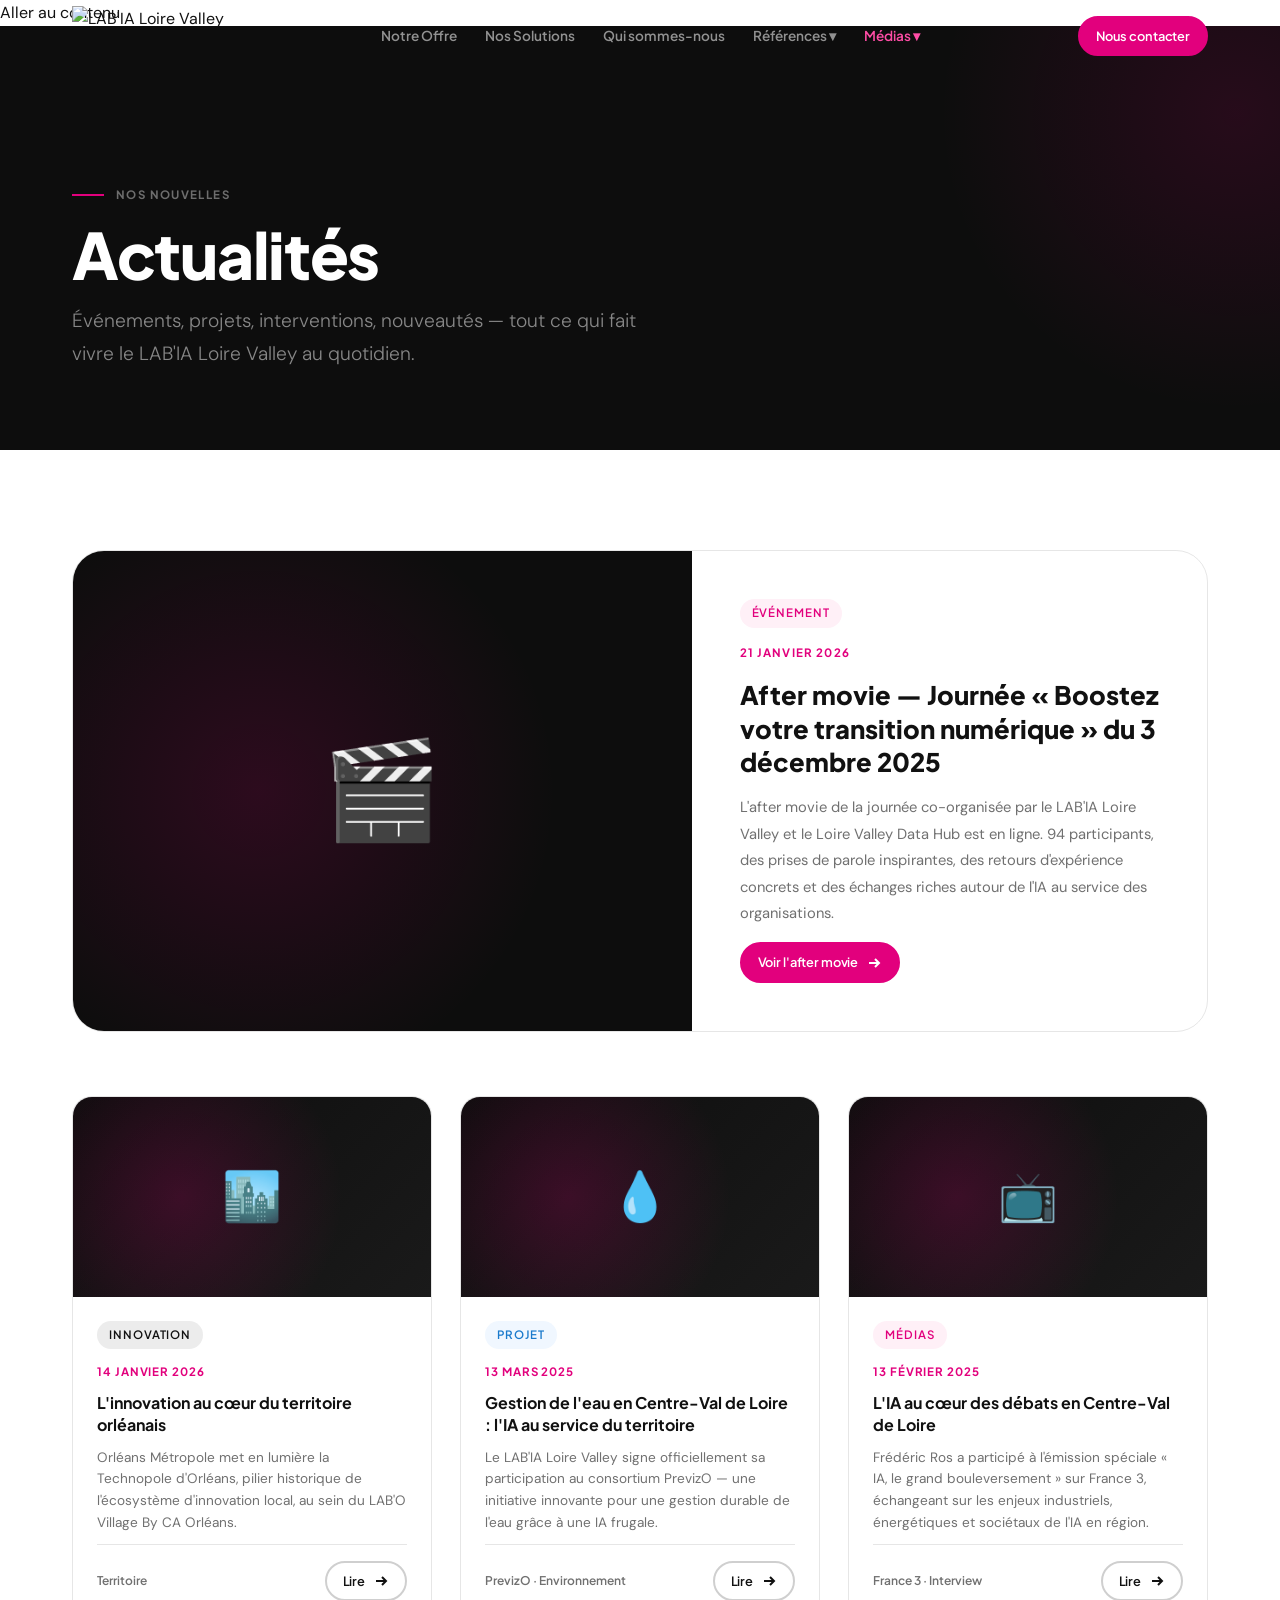
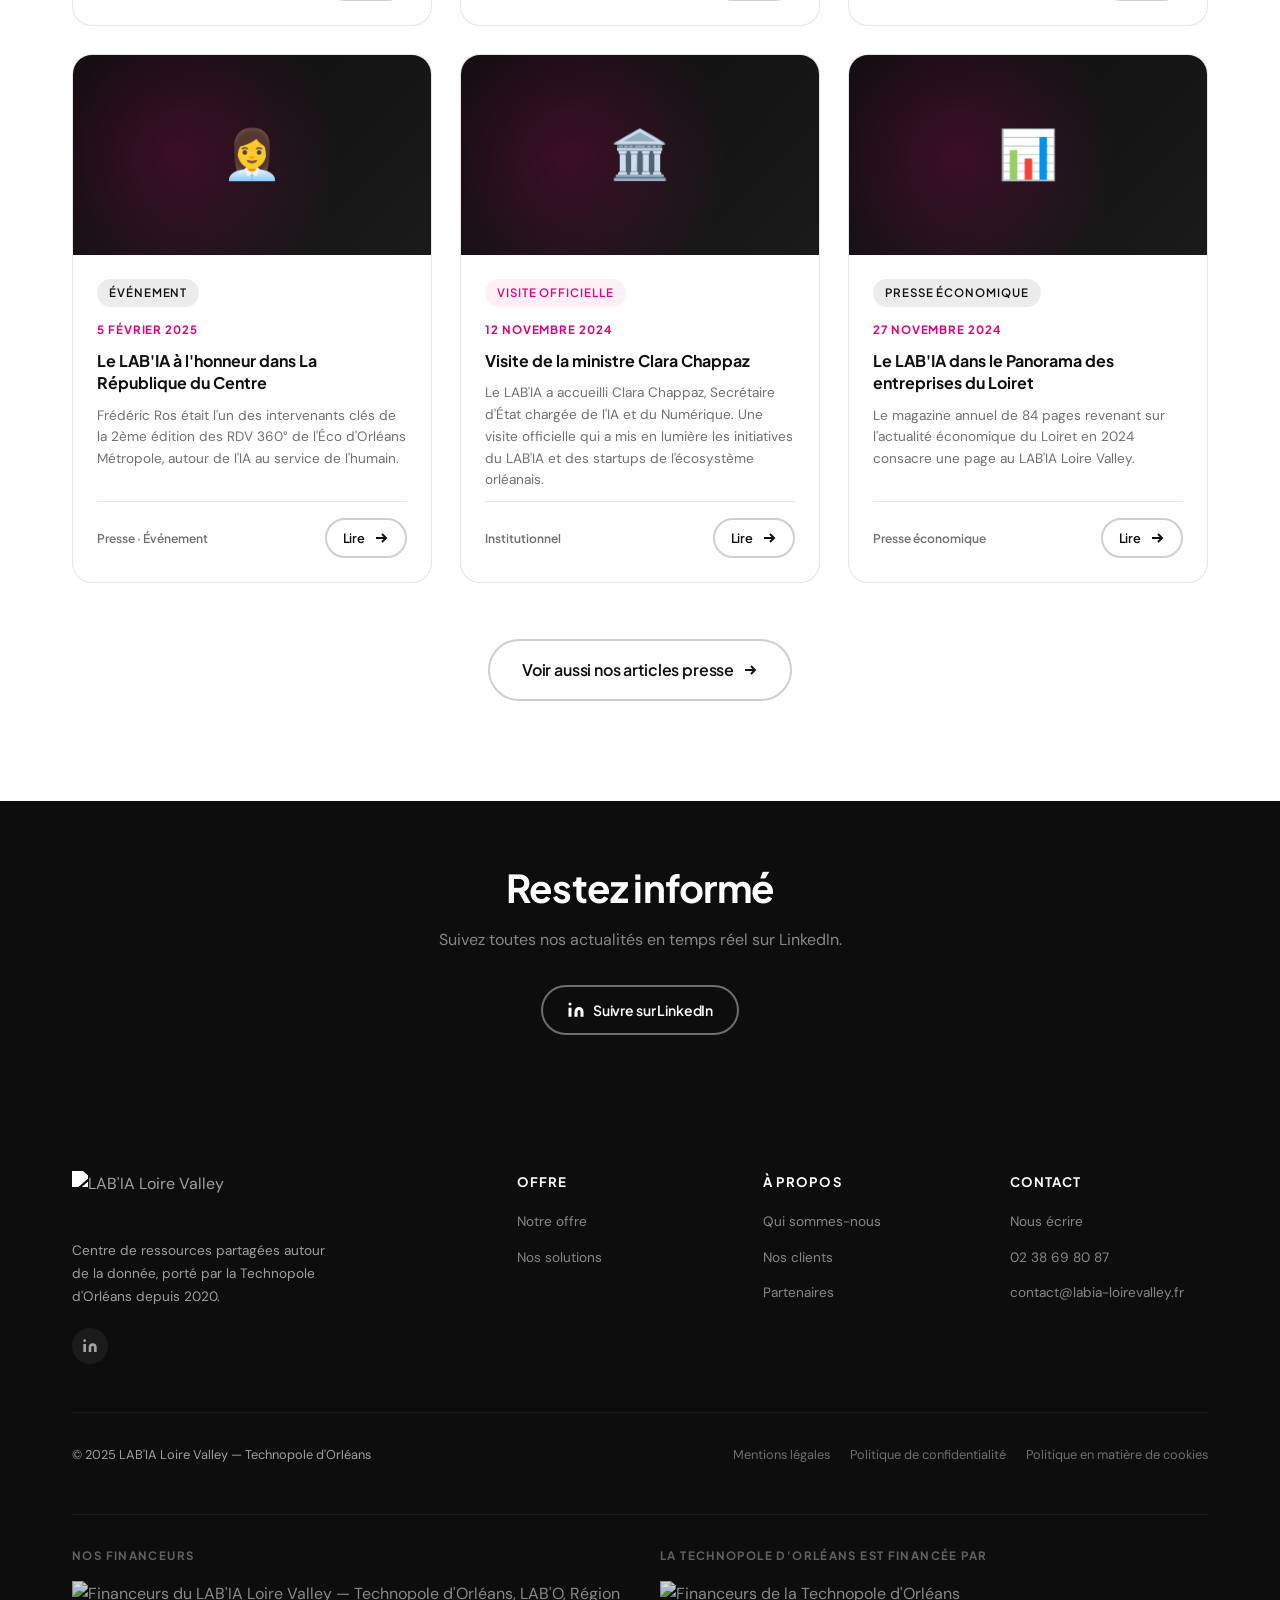
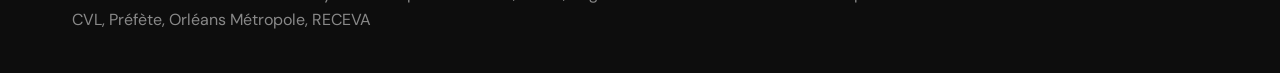
==== commit dcd1a4ec: "chore: sync static HTML ports avec le thème - skip-link, liens footer légaux, logos locaux, hero cla" ====
--- a/actualites.html
+++ b/actualites.html
@@ -70,6 +70,8 @@
 </head>
 <body>
 
+<a href="#main-content" class="skip-link">Aller au contenu</a>
+
 <nav class="nav nav--dark-page">
   <div class="container">
     <div class="nav__inner">
@@ -91,7 +93,7 @@
   <a href="index.html">Accueil</a><a href="notre-offre.html">Notre Offre</a><a href="nos-solutions.html">Nos Solutions</a><a href="qui-sommes-nous.html">Qui sommes-nous</a><a href="ils-nous-font-confiance.html">Ils nous font confiance</a><a href="partenariat.html">Partenaires</a><a href="actualites.html" class="active">Actualités</a><a href="presse.html">Presse</a><a href="contact.html">Contact</a>
 </div>
 
-<div class="page-hero">
+<div class="page-hero" id="main-content">
   <div class="container">
     <div class="page-hero__inner">
       <div class="section-label" style="margin-bottom:16px;"><span style="color:rgba(255,255,255,.4);">Nos nouvelles</span></div>
@@ -235,7 +237,7 @@
       <div><div class="footer__col-title">À propos</div><ul class="footer__links"><li><a href="qui-sommes-nous.html">Qui sommes-nous</a></li><li><a href="ils-nous-font-confiance.html">Nos clients</a></li><li><a href="partenariat.html">Partenaires</a></li></ul></div>
       <div><div class="footer__col-title">Contact</div><ul class="footer__links"><li><a href="contact.html">Nous écrire</a></li><li><a href="tel:0238698087">02 38 69 80 87</a></li><li><a href="mailto:contact@labia-loirevalley.fr">contact@labia-loirevalley.fr</a></li></ul></div>
     </div>
-    <div class="footer__bottom"><span class="footer__bottom-text">© 2025 LAB'IA Loire Valley — Technopole d'Orléans</span><div class="footer__bottom-links"><a href="#">Mentions légales</a><a href="#">Politique de confidentialité</a><a href="#">Cookies</a></div></div>
+    <div class="footer__bottom"><span class="footer__bottom-text">© 2025 LAB'IA Loire Valley — Technopole d'Orléans</span><div class="footer__bottom-links"><a href="mentions-legales.html">Mentions légales</a><a href="politique-de-confidentialite.html">Politique de confidentialité</a><a href="politique-en-matiere-de-cookies.html">Politique en matière de cookies</a></div></div>
     <div class="footer__financeurs">
       <div class="footer__financeurs-row">
         <div class="footer__financeurs-col">
